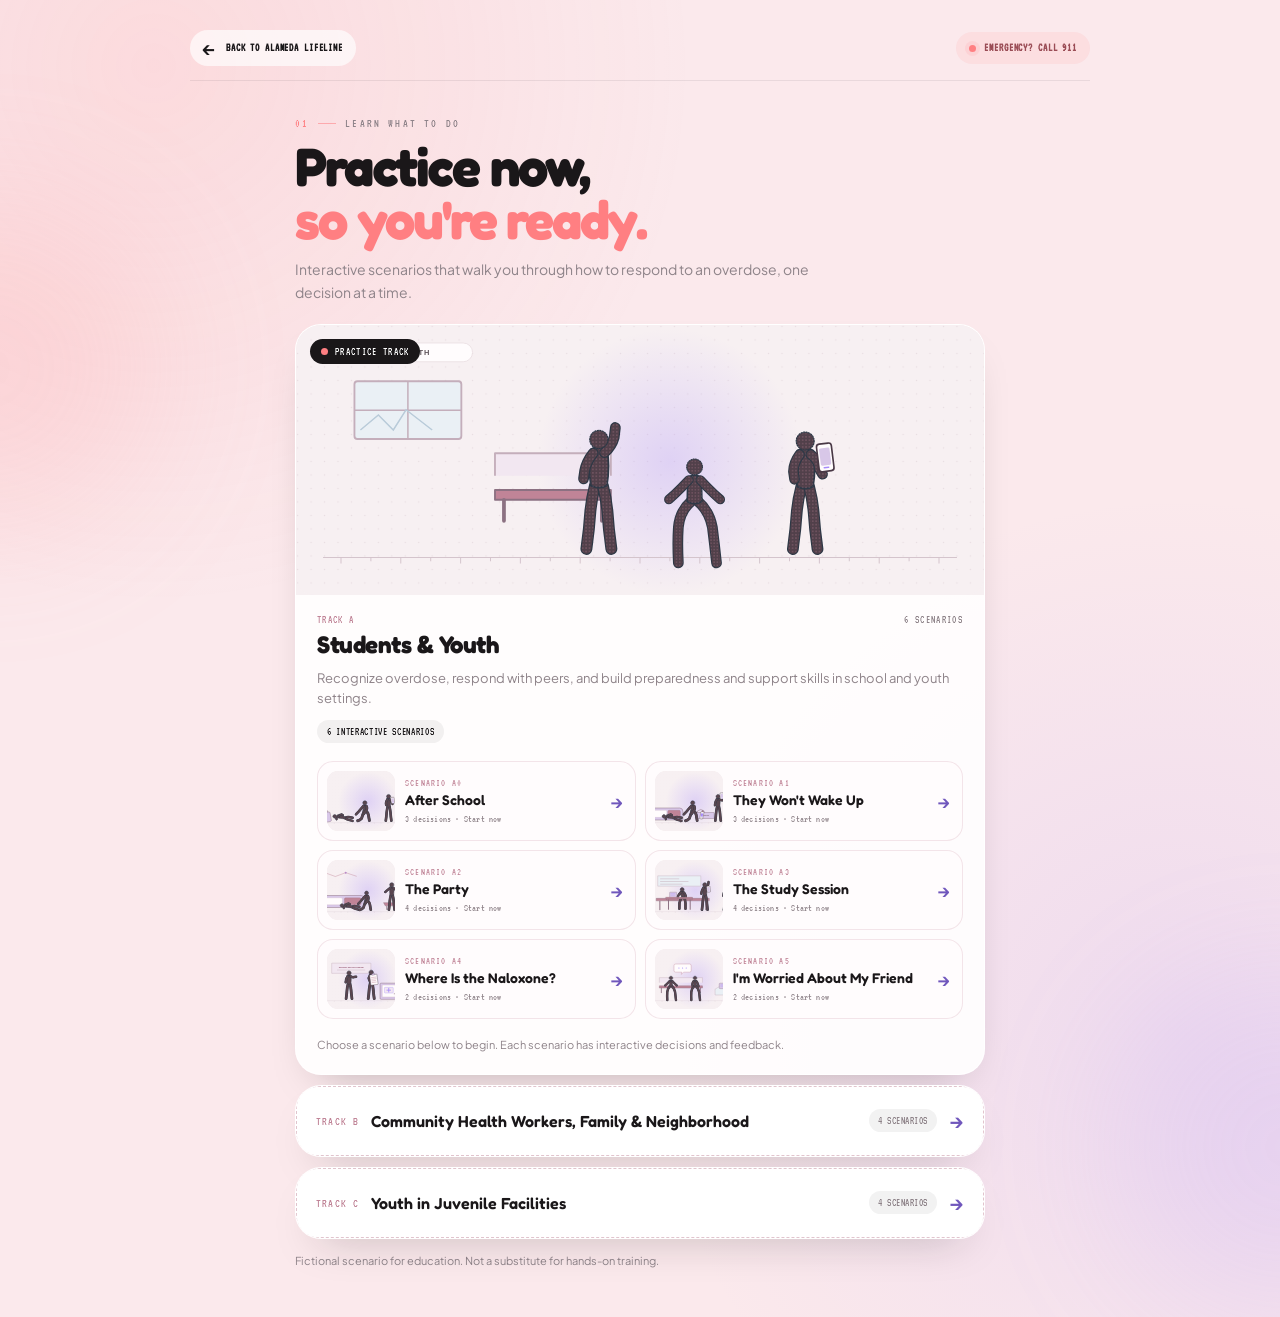
==== scenarios/index.html @ 33d2d63d "Initial Alameda Lifeline website" ====
<!DOCTYPE html>
<html lang="en"><head>
<meta charset="utf-8"/>
<meta content="width=device-width, initial-scale=1.0" name="viewport"/>
<title>Alameda Lifeline | Practice Scenarios</title>


<link href="https://fonts.googleapis.com" rel="preconnect"/><link crossorigin="" href="https://fonts.gstatic.com" rel="preconnect"/><link href="https://fonts.googleapis.com/css2?family=Fredoka:wght@400;600;700&amp;family=Plus+Jakarta+Sans:wght@400;500;600;700;800&amp;family=VT323&amp;display=swap" rel="stylesheet"/>

<!-- Scenario Layout and Interactions -->
<link href="./assets/css/scenarios.css" rel="stylesheet"/></head>
<body><div class="scenario-landing" id="scenario-landing"><div class="landing-orb landing-orb-coral"></div><div class="landing-orb landing-orb-purple"></div><div class="landing-inner"><div class="landing-top"><button class="landing-back" id="scenario-close" type="button"><span aria-hidden="true">←</span> Back to Alameda Lifeline</button><a class="landing-emergency" href="tel:911"><span class="landing-dot"></span> Emergency? Call 911</a></div><section aria-labelledby="scenario-landing-title" class="landing-content"><div class="landing-kicker"><span>01</span><i></i> LEARN WHAT TO DO</div><h1 id="scenario-landing-title">Practice now,<br/><em>so you're ready.</em></h1><p class="landing-lede">Interactive scenarios that walk you through how to respond to an overdose, one decision at a time.</p><article class="launch-card"><div class="launch-art"><svg aria-hidden="true" class="scene-svg" viewbox="0 0 920 360" xmlns="http://www.w3.org/2000/svg"><defs><pattern height="18" id="arch-dots" patternunits="userSpaceOnUse" width="18"><circle cx="2" cy="2" fill="#E8DDE1" r="1"></circle></pattern><pattern height="6" id="figure-dots" patternunits="userSpaceOnUse" width="6"><circle cx="1.5" cy="1.5" fill="#B58D9D" opacity="0.5" r="1.1"></circle></pattern><radialgradient cx="50%" cy="50%" id="amber-glow" r="50%"><stop offset="0%" stop-color="#A78BFA" stop-opacity="0.32"></stop><stop offset="100%" stop-color="#A78BFA" stop-opacity="0"></stop></radialgradient></defs><rect fill="#F7F0F2" height="360" width="920"></rect><rect fill="url(#arch-dots)" height="360" width="920"></rect><line stroke="#D4C4CC" stroke-width="1.5" x1="36" x2="884" y1="322" y2="322"></line><g stroke="#D4C4CC" stroke-width="1"><line x1="60" x2="60" y1="322" y2="328"></line><line x1="100" x2="100" y1="322" y2="328"></line><line x1="140" x2="140" y1="322" y2="328"></line><line x1="180" x2="180" y1="322" y2="328"></line><line x1="220" x2="220" y1="322" y2="328"></line><line x1="260" x2="260" y1="322" y2="328"></line><line x1="300" x2="300" y1="322" y2="328"></line><line x1="340" x2="340" y1="322" y2="328"></line><line x1="380" x2="380" y1="322" y2="328"></line><line x1="420" x2="420" y1="322" y2="328"></line><line x1="460" x2="460" y1="322" y2="328"></line><line x1="500" x2="500" y1="322" y2="328"></line><line x1="540" x2="540" y1="322" y2="328"></line><line x1="580" x2="580" y1="322" y2="328"></line><line x1="620" x2="620" y1="322" y2="328"></line><line x1="660" x2="660" y1="322" y2="328"></line><line x1="700" x2="700" y1="322" y2="328"></line><line x1="740" x2="740" y1="322" y2="328"></line><line x1="780" x2="780" y1="322" y2="328"></line><line x1="820" x2="820" y1="322" y2="328"></line><line x1="860" x2="860" y1="322" y2="328"></line><line x1="900" x2="900" y1="322" y2="328"></line></g><g opacity="0.9"><line stroke="#2D3846" stroke-width="2" x1="76" x2="76" y1="322" y2="170"></line><line stroke="#2D3846" stroke-width="1.5" x1="76" x2="94" y1="226" y2="206"></line><line stroke="#2D3846" stroke-width="1.5" x1="76" x2="58" y1="246" y2="226"></line><circle cx="76" cy="146" fill="url(#figure-dots)" r="38" stroke="#2D3846" stroke-dasharray="2 3" stroke-width="1"></circle></g><g class="scene-anim"><g fill="none" stroke-linecap="round" stroke-linejoin="round">
<path d="M 214 312 L 118 312" stroke="#2D3846" stroke-width="26"></path>
<path d="M 214 312 L 118 312" stroke="#51404A" stroke-width="22"></path>
<path d="M 214 312 L 118 312" stroke="url(#figure-dots)" stroke-width="21"></path>
<path d="M 207 297 Q 212 293 220 295 L 320 295 Q 331 296 331 307 Q 331 319 320 321 L 215 321 Q 203 321 203 309 Q 203 301 207 297 Z" fill="#51404A" stroke="#2D3846" stroke-width="3.2"></path>
<path d="M 207 297 Q 212 293 220 295 L 320 295 Q 331 296 331 307 Q 331 319 320 321 L 215 321 Q 203 321 203 309 Q 203 301 207 297 Z" fill="url(#figure-dots)" stroke="none"></path>
<circle cx="336" cy="307" fill="#51404A" r="15.5" stroke="#2D3846" stroke-dasharray="2 2.5" stroke-width="2.2"></circle>
<circle cx="336" cy="307" fill="url(#figure-dots)" r="13.5" stroke="none"></circle>
</g><text fill="#62575D" font-family="ui-monospace, SFMono-Regular, Menlo, Consolas, monospace" font-size="11" font-weight="400" letter-spacing="0.08em" text-anchor="middle" x="264" y="284">Not responding</text><g fill="none" stroke-linecap="round" stroke-linejoin="round">
<path d="M 388 270 L 388 313 L 440 315" stroke="#2D3846" stroke-width="20"></path>
<path d="M 386 270 L 372 313 L 426 314" stroke="#2D3846" stroke-width="20"></path>
<path d="M 388 270 L 388 313 L 440 315" stroke="#51404A" stroke-width="16"></path>
<path d="M 386 270 L 372 313 L 426 314" stroke="#51404A" stroke-width="16"></path>
<path d="M 388 270 L 388 313 L 440 315" stroke="url(#figure-dots)" stroke-width="15"></path>
<path d="M 386 270 L 372 313 L 426 314" stroke="url(#figure-dots)" stroke-width="15"></path>
<path d="M 355 221 Q 369 214 381 221 L 401 264 Q 405 271 396 276 L 380 280 Q 373 275 370 267 L 354 235 Q 350 227 355 221 Z" fill="#51404A" stroke="#2D3846" stroke-width="3.2"></path>
<path d="M 355 221 Q 369 214 381 221 L 401 264 Q 405 271 396 276 L 380 280 Q 373 275 370 267 L 354 235 Q 350 227 355 221 Z" fill="url(#figure-dots)" stroke="none"></path>
<circle cx="368" cy="198" fill="#51404A" r="15.5" stroke="#2D3846" stroke-dasharray="2 2.5" stroke-width="2.2"></circle>
<circle cx="368" cy="198" fill="url(#figure-dots)" r="13.5" stroke="none"></circle>
<path d="M 368 232 L 346 262 L 322 296" stroke="#2D3846" stroke-width="17"></path>
<path d="M 372 232 L 410 250 L 416 222" stroke="#2D3846" stroke-width="17"></path>
<path d="M 368 232 L 346 262 L 322 296" stroke="#51404A" stroke-width="13"></path>
<path d="M 372 232 L 410 250 L 416 222" stroke="#51404A" stroke-width="13"></path>
<path d="M 368 232 L 346 262 L 322 296" stroke="url(#figure-dots)" stroke-width="12"></path>
<path d="M 372 232 L 410 250 L 416 222" stroke="url(#figure-dots)" stroke-width="12"></path>
</g><circle cx="418" cy="209" fill="url(#amber-glow)" r="44"></circle><rect fill="#F7F0F2" height="30" rx="4" stroke="#A78BFA" stroke-width="1.8" width="17" x="408" y="194"></rect><rect fill="#A78BFA" height="20" rx="2" width="11" x="411" y="198"></rect><g fill="none" stroke="#A78BFA" stroke-linecap="round" stroke-width="1.6"><path d="M 431 203 A 8 8 0 0 1 431 215"></path><path d="M 437 198 A 14 14 0 0 1 437 220" opacity="0.6"></path></g><text fill="#A78BFA" font-family="ui-monospace, SFMono-Regular, Menlo, Consolas, monospace" font-size="15" font-weight="700" letter-spacing="0.08em" text-anchor="start" x="450" y="214">911</text><g fill="none" stroke-linecap="round" stroke-linejoin="round">
<path d="M 658 258 L 659 316" stroke="#2D3846" stroke-width="18"></path>
<path d="M 644 258 L 643 316" stroke="#2D3846" stroke-width="18"></path>
<path d="M 658 258 L 659 316" stroke="#51404A" stroke-width="14"></path>
<path d="M 644 258 L 643 316" stroke="#51404A" stroke-width="14"></path>
<path d="M 658 258 L 659 316" stroke="url(#figure-dots)" stroke-width="13"></path>
<path d="M 644 258 L 643 316" stroke="url(#figure-dots)" stroke-width="13"></path>
<path d="M 633 181 Q 650 173 667 181 L 669 253 Q 650 263 631 253 Z" fill="#51404A" stroke="#2D3846" stroke-width="3.2"></path>
<path d="M 633 181 Q 650 173 667 181 L 669 253 Q 650 263 631 253 Z" fill="url(#figure-dots)" stroke="none"></path>
<circle cx="650" cy="164" fill="#51404A" r="15.5" stroke="#2D3846" stroke-dasharray="2 2.5" stroke-width="2.2"></circle>
<circle cx="650" cy="164" fill="url(#figure-dots)" r="13.5" stroke="none"></circle>
<path d="M 656 198 L 660 238" stroke="#2D3846" stroke-width="17"></path>
<path d="M 644 198 L 624 226 L 606 224" stroke="#2D3846" stroke-width="17"></path>
<path d="M 656 198 L 660 238" stroke="#51404A" stroke-width="13"></path>
<path d="M 644 198 L 624 226 L 606 224" stroke="#51404A" stroke-width="13"></path>
<path d="M 656 198 L 660 238" stroke="url(#figure-dots)" stroke-width="12"></path>
<path d="M 644 198 L 624 226 L 606 224" stroke="url(#figure-dots)" stroke-width="12"></path>
</g><circle cx="606" cy="222" fill="url(#amber-glow)" r="36"></circle><g transform="translate(606 192) rotate(0) scale(0.36)"><g transform="translate(0 0)"><rect fill="#F59E0B" height="24" rx="2" stroke="#F7F0F2" stroke-width="1.2" width="18" x="-9" y="110"></rect><rect fill="#FBBF24" height="20" opacity="0.6" width="4" x="-5" y="112"></rect><rect fill="#F59E0B" height="7" rx="3" stroke="#F7F0F2" stroke-width="1.2" width="26" x="-13" y="131"></rect></g><rect fill="#E2E8F0" height="54" rx="3" stroke="#F7F0F2" stroke-width="1.4" width="34" x="-17" y="59"></rect><rect fill="#CBD5E1" height="52" width="9" x="7" y="60"></rect><rect fill="#F59E0B" height="24" width="33" x="-16.5" y="77"></rect><rect fill="#D97706" height="4" width="33" x="-16.5" y="77"></rect><path d="M -6 5 C -4 0, 4 0, 6 5 C 7 22, 11 36, 17 44 L 41 44 C 45 44, 47 47, 46 51 C 44 57, 36 57, 29 54 C 22 52, 19 55, 18 60 L -18 60 C -19 55, -22 52, -29 54 C -36 57, -44 57, -46 51 C -47 47, -45 44, -41 44 L -17 44 C -11 36, -7 22, -6 5 Z" fill="#F8FAFC" stroke="#F7F0F2" stroke-linejoin="round" stroke-width="1.4"></path><path d="M 4 6 C 5 22, 8 35, 13 44" fill="none" stroke="#62575D" stroke-linecap="round" stroke-width="1.2"></path><ellipse cx="0" cy="3" fill="#F7F0F2" rx="2.8" ry="1.3"></ellipse></g><text fill="#A78BFA" font-family="ui-monospace, SFMono-Regular, Menlo, Consolas, monospace" font-size="11" font-weight="700" letter-spacing="0.08em" text-anchor="middle" x="606" y="178">NALOXONE</text></g></svg><span class="launch-badge"><i></i> PRACTICE SCENARIO</span></div><div class="launch-copy"><div class="launch-meta"><span>SCENARIO 01</span><span>◷  3 DECISIONS</span></div><h2>They Won't Wake Up</h2><div class="launch-steps"><span>1 · Notice</span><span>2 · Respond</span><span>3 · Stay</span></div><div class="launch-bottom"><p>Early demo · content under<br/>clinical review</p><button id="scenario-start" type="button">Start scenario <span aria-hidden="true">→</span></button></div></div></article><p class="landing-disclaimer">Fictional scenario for education. Not a substitute for hands-on training.</p></section></div></div><button class="scenario-exit" hidden="" id="scenario-exit" type="button"><span aria-hidden="true">←</span> Back to Scenarios</button>
<div id="root"><main class="page"><header><div class="header-top"><p class="label">Practice scenario</p><a class="emergency-pill" href="tel:911"><span class="dot"></span>Emergency? Call 911</a></div><h1>They Won't Wake Up</h1><p class="lede">Practice recognizing a possible opioid overdose, giving naloxone, and getting help. This is a fictional scenario for education.</p></header><nav aria-label="Scenario steps" class="steps"><button aria-current="step" class="active"><span class="step-num">1</span><span>Notice</span></button><button class=""><span class="step-num">2</span><span>Respond</span></button><button class=""><span class="step-num">3</span><span>Stay</span></button></nav><section aria-label="Step 1: Notice" class="card"><div class="scene-image"><svg aria-hidden="true" class="scene-svg" viewbox="0 0 920 360" xmlns="http://www.w3.org/2000/svg"><defs><pattern height="18" id="arch-dots" patternunits="userSpaceOnUse" width="18"><circle cx="2" cy="2" fill="#E8DDE1" r="1"></circle></pattern><pattern height="6" id="figure-dots" patternunits="userSpaceOnUse" width="6"><circle cx="1.5" cy="1.5" fill="#B58D9D" opacity="0.5" r="1.1"></circle></pattern><radialgradient cx="50%" cy="50%" id="amber-glow" r="50%"><stop offset="0%" stop-color="#F59E0B" stop-opacity="0.32"></stop><stop offset="100%" stop-color="#F59E0B" stop-opacity="0"></stop></radialgradient></defs><rect fill="#F7F0F2" height="360" width="920"></rect><rect fill="url(#arch-dots)" height="360" width="920"></rect><line stroke="#D4C4CC" stroke-width="1.5" x1="36" x2="884" y1="322" y2="322"></line><g stroke="#D4C4CC" stroke-width="1"><line x1="60" x2="60" y1="322" y2="328"></line><line x1="100" x2="100" y1="322" y2="328"></line><line x1="140" x2="140" y1="322" y2="328"></line><line x1="180" x2="180" y1="322" y2="328"></line><line x1="220" x2="220" y1="322" y2="328"></line><line x1="260" x2="260" y1="322" y2="328"></line><line x1="300" x2="300" y1="322" y2="328"></line><line x1="340" x2="340" y1="322" y2="328"></line><line x1="380" x2="380" y1="322" y2="328"></line><line x1="420" x2="420" y1="322" y2="328"></line><line x1="460" x2="460" y1="322" y2="328"></line><line x1="500" x2="500" y1="322" y2="328"></line><line x1="540" x2="540" y1="322" y2="328"></line><line x1="580" x2="580" y1="322" y2="328"></line><line x1="620" x2="620" y1="322" y2="328"></line><line x1="660" x2="660" y1="322" y2="328"></line><line x1="700" x2="700" y1="322" y2="328"></line><line x1="740" x2="740" y1="322" y2="328"></line><line x1="780" x2="780" y1="322" y2="328"></line><line x1="820" x2="820" y1="322" y2="328"></line><line x1="860" x2="860" y1="322" y2="328"></line><line x1="900" x2="900" y1="322" y2="328"></line></g><g opacity="0.9"><line stroke="#2D3846" stroke-width="2" x1="76" x2="76" y1="322" y2="170"></line><line stroke="#2D3846" stroke-width="1.5" x1="76" x2="94" y1="226" y2="206"></line><line stroke="#2D3846" stroke-width="1.5" x1="76" x2="58" y1="246" y2="226"></line><circle cx="76" cy="146" fill="url(#figure-dots)" r="38" stroke="#2D3846" stroke-dasharray="2 3" stroke-width="1"></circle></g><g class="scene-anim"><g fill="none" stroke-linecap="round" stroke-linejoin="round">
<path d="M 214 312 L 118 312" stroke="#2D3846" stroke-width="26"></path>
<path d="M 214 312 L 118 312" stroke="#51404A" stroke-width="22"></path>
<path d="M 214 312 L 118 312" stroke="url(#figure-dots)" stroke-width="21"></path>
<path d="M 207 297 Q 212 293 220 295 L 320 295 Q 331 296 331 307 Q 331 319 320 321 L 215 321 Q 203 321 203 309 Q 203 301 207 297 Z" fill="#51404A" stroke="#2D3846" stroke-width="3.2"></path>
<path d="M 207 297 Q 212 293 220 295 L 320 295 Q 331 296 331 307 Q 331 319 320 321 L 215 321 Q 203 321 203 309 Q 203 301 207 297 Z" fill="url(#figure-dots)" stroke="none"></path>
<circle cx="336" cy="307" fill="#51404A" r="15.5" stroke="#2D3846" stroke-dasharray="2 2.5" stroke-width="2.2"></circle>
<circle cx="336" cy="307" fill="url(#figure-dots)" r="13.5" stroke="none"></circle>
</g><text fill="#62575D" font-family="ui-monospace, SFMono-Regular, Menlo, Consolas, monospace" font-size="11" font-weight="400" letter-spacing="0.08em" text-anchor="middle" x="264" y="284">Not responding</text><g fill="none" stroke-linecap="round" stroke-linejoin="round">
<path d="M 388 270 L 388 313 L 440 315" stroke="#2D3846" stroke-width="20"></path>
<path d="M 386 270 L 372 313 L 426 314" stroke="#2D3846" stroke-width="20"></path>
<path d="M 388 270 L 388 313 L 440 315" stroke="#51404A" stroke-width="16"></path>
<path d="M 386 270 L 372 313 L 426 314" stroke="#51404A" stroke-width="16"></path>
<path d="M 388 270 L 388 313 L 440 315" stroke="url(#figure-dots)" stroke-width="15"></path>
<path d="M 386 270 L 372 313 L 426 314" stroke="url(#figure-dots)" stroke-width="15"></path>
<path d="M 355 221 Q 369 214 381 221 L 401 264 Q 405 271 396 276 L 380 280 Q 373 275 370 267 L 354 235 Q 350 227 355 221 Z" fill="#51404A" stroke="#2D3846" stroke-width="3.2"></path>
<path d="M 355 221 Q 369 214 381 221 L 401 264 Q 405 271 396 276 L 380 280 Q 373 275 370 267 L 354 235 Q 350 227 355 221 Z" fill="url(#figure-dots)" stroke="none"></path>
<circle cx="368" cy="198" fill="#51404A" r="15.5" stroke="#2D3846" stroke-dasharray="2 2.5" stroke-width="2.2"></circle>
<circle cx="368" cy="198" fill="url(#figure-dots)" r="13.5" stroke="none"></circle>
<path d="M 368 232 L 346 262 L 322 296" stroke="#2D3846" stroke-width="17"></path>
<path d="M 372 232 L 410 250 L 416 222" stroke="#2D3846" stroke-width="17"></path>
<path d="M 368 232 L 346 262 L 322 296" stroke="#51404A" stroke-width="13"></path>
<path d="M 372 232 L 410 250 L 416 222" stroke="#51404A" stroke-width="13"></path>
<path d="M 368 232 L 346 262 L 322 296" stroke="url(#figure-dots)" stroke-width="12"></path>
<path d="M 372 232 L 410 250 L 416 222" stroke="url(#figure-dots)" stroke-width="12"></path>
</g><circle cx="418" cy="209" fill="url(#amber-glow)" r="44"></circle><rect fill="#F7F0F2" height="30" rx="4" stroke="#F59E0B" stroke-width="1.8" width="17" x="408" y="194"></rect><rect fill="#F59E0B" height="20" rx="2" width="11" x="411" y="198"></rect><g fill="none" stroke="#F59E0B" stroke-linecap="round" stroke-width="1.6"><path d="M 431 203 A 8 8 0 0 1 431 215"></path><path d="M 437 198 A 14 14 0 0 1 437 220" opacity="0.6"></path></g><text fill="#F59E0B" font-family="ui-monospace, SFMono-Regular, Menlo, Consolas, monospace" font-size="15" font-weight="700" letter-spacing="0.08em" text-anchor="start" x="450" y="214">911</text><g fill="none" stroke-linecap="round" stroke-linejoin="round">
<path d="M 658 258 L 659 316" stroke="#2D3846" stroke-width="18"></path>
<path d="M 644 258 L 643 316" stroke="#2D3846" stroke-width="18"></path>
<path d="M 658 258 L 659 316" stroke="#51404A" stroke-width="14"></path>
<path d="M 644 258 L 643 316" stroke="#51404A" stroke-width="14"></path>
<path d="M 658 258 L 659 316" stroke="url(#figure-dots)" stroke-width="13"></path>
<path d="M 644 258 L 643 316" stroke="url(#figure-dots)" stroke-width="13"></path>
<path d="M 633 181 Q 650 173 667 181 L 669 253 Q 650 263 631 253 Z" fill="#51404A" stroke="#2D3846" stroke-width="3.2"></path>
<path d="M 633 181 Q 650 173 667 181 L 669 253 Q 650 263 631 253 Z" fill="url(#figure-dots)" stroke="none"></path>
<circle cx="650" cy="164" fill="#51404A" r="15.5" stroke="#2D3846" stroke-dasharray="2 2.5" stroke-width="2.2"></circle>
<circle cx="650" cy="164" fill="url(#figure-dots)" r="13.5" stroke="none"></circle>
<path d="M 656 198 L 660 238" stroke="#2D3846" stroke-width="17"></path>
<path d="M 644 198 L 624 226 L 606 224" stroke="#2D3846" stroke-width="17"></path>
<path d="M 656 198 L 660 238" stroke="#51404A" stroke-width="13"></path>
<path d="M 644 198 L 624 226 L 606 224" stroke="#51404A" stroke-width="13"></path>
<path d="M 656 198 L 660 238" stroke="url(#figure-dots)" stroke-width="12"></path>
<path d="M 644 198 L 624 226 L 606 224" stroke="url(#figure-dots)" stroke-width="12"></path>
</g><circle cx="606" cy="222" fill="url(#amber-glow)" r="36"></circle><g transform="translate(606 192) rotate(0) scale(0.36)"><g transform="translate(0 0)"><rect fill="#F59E0B" height="24" rx="2" stroke="#F7F0F2" stroke-width="1.2" width="18" x="-9" y="110"></rect><rect fill="#FBBF24" height="20" opacity="0.6" width="4" x="-5" y="112"></rect><rect fill="#F59E0B" height="7" rx="3" stroke="#F7F0F2" stroke-width="1.2" width="26" x="-13" y="131"></rect></g><rect fill="#E2E8F0" height="54" rx="3" stroke="#F7F0F2" stroke-width="1.4" width="34" x="-17" y="59"></rect><rect fill="#CBD5E1" height="52" width="9" x="7" y="60"></rect><rect fill="#F59E0B" height="24" width="33" x="-16.5" y="77"></rect><rect fill="#D97706" height="4" width="33" x="-16.5" y="77"></rect><path d="M -6 5 C -4 0, 4 0, 6 5 C 7 22, 11 36, 17 44 L 41 44 C 45 44, 47 47, 46 51 C 44 57, 36 57, 29 54 C 22 52, 19 55, 18 60 L -18 60 C -19 55, -22 52, -29 54 C -36 57, -44 57, -46 51 C -47 47, -45 44, -41 44 L -17 44 C -11 36, -7 22, -6 5 Z" fill="#F8FAFC" stroke="#F7F0F2" stroke-linejoin="round" stroke-width="1.4"></path><path d="M 4 6 C 5 22, 8 35, 13 44" fill="none" stroke="#62575D" stroke-linecap="round" stroke-width="1.2"></path><ellipse cx="0" cy="3" fill="#F7F0F2" rx="2.8" ry="1.3"></ellipse></g><text fill="#F59E0B" font-family="ui-monospace, SFMono-Regular, Menlo, Consolas, monospace" font-size="11" font-weight="700" letter-spacing="0.08em" text-anchor="middle" x="606" y="178">NALOXONE</text></g></svg></div><p class="sr-only">A friend lies unresponsive on the ground. One student kneels beside them with a hand on their shoulder and calls 911 on a phone. Another student stands nearby holding a naloxone nasal spray.</p><div class="card-content"><div class="phase-tag">Step 1 of 3</div><h2>They won't wake up.</h2><p class="scene">After school, your friend is slumped near the courtyard. You shout their name and shake their shoulder, but they don't respond. Their breathing is slow and unusual. Nobody knows what happened.</p><fieldset><legend>What should you do first?</legend><button aria-pressed="false" class="answer"><span class="answer-letter">A</span><span>Assume they're sleeping and give them a few minutes.</span></button><button aria-pressed="false" class="answer"><span class="answer-letter">B</span><span>Treat it as an emergency: call 911 and ask whether anyone nearby has naloxone.</span></button><button aria-pressed="false" class="answer"><span class="answer-letter">C</span><span>Give them water and try to sit them up.</span></button></fieldset></div></section><footer><p>Fictional scenario for education. Not a substitute for hands-on training. Draft: needs review by a clinician or overdose-response trainer before public use.</p><details><summary>Sources and how they were used</summary><ul class="sources"><li><a href="https://www.cdc.gov/stop-overdose/response/index.html" rel="noreferrer" target="_blank">CDC: What to Do If You Think Someone Is Overdosing</a><span> — The overall sequence: naloxone and 911, keep them awake and breathing, lay them on their side, stay until help arrives.</span></li><li><a href="https://www.cdc.gov/stop-overdose/naloxone-faq/" rel="noreferrer" target="_blank">CDC: Naloxone FAQ</a><span> — Naloxone works within 2–3 minutes; wait 2–3 minutes before a second dose.</span></li><li><a href="https://dailymed.nlm.nih.gov/dailymed/fda/fdaDrugXsl.cfm?setid=784a0e98-c2d6-f845-e053-2991aa0ac4b4" rel="noreferrer" target="_blank">FDA label and Instructions for Use: NARCAN Nasal Spray (DailyMed)</a><span> — Device steps: lay on back, tilt head, nozzle in one nostril, press firmly, no priming or testing; recovery position; second dose from a new device in the other nostril.</span></li><li><a href="https://www.cdc.gov/niosh/substance-use/fentanyl-emergency-responders/operating-procedures.html" rel="noreferrer" target="_blank">CDC/NIOSH: Naloxone use in a suspected overdose</a><span> — Naloxone effects are temporary; rescue breathing or CPR if trained.</span></li><li><a href="https://www.health.ny.gov/publications/12028a.pdf" rel="noreferrer" target="_blank">NYS Department of Health: How to Inject Naloxone</a><span> — Checking for a response (shout, shake) and signs such as gurgling sounds and blue or gray lips.</span></li><li><a href="https://health.alamedacountyca.gov/opioid-treatment-and-support/" rel="noreferrer" target="_blank">Alameda County Health: Opioid Treatment and Support</a><span> — Naloxone is free and over the counter; stand boxes; training for the public and youth.</span></li><li><a href="https://health.alamedacountyca.gov/division/first-step/" rel="noreferrer" target="_blank">Alameda County Health: First Step</a><span> — Phone number, hours, and that it is not a crisis line.</span></li><li><a href="https://leginfo.legislature.ca.gov/faces/codes_displaySection.xhtml?lawCode=HSC&amp;sectionNum=11376.5." rel="noreferrer" target="_blank">California Health &amp; Safety Code §11376.5</a><span> — 911 Good Samaritan protection for personal-use possession and being under the influence.</span></li></ul></details></footer></main></div>
<main aria-labelledby="results-title" hidden="" id="results-panel"><section class="results-card"><div aria-hidden="true" class="results-icon">✓</div><p class="results-eyebrow">Scenario complete</p><h2 id="results-title">You know the steps.</h2><p class="results-intro">A quick review of the three decisions in this scenario.</p><div class="results-review"><div class="results-row"><span class="results-row-number">01</span><span class="results-row-title">Notice</span><span class="results-row-copy">Call 911 and get naloxone</span></div><div class="results-row"><span class="results-row-number">02</span><span class="results-row-title">Respond</span><span class="results-row-copy">Back, head tilted, one nostril, press</span></div><div class="results-row"><span class="results-row-number">03</span><span class="results-row-title">Stay</span><span class="results-row-copy">Side position; second dose if needed</span></div></div><div class="results-actions"><button id="results-restart" type="button">Start over</button><button id="results-all" type="button">All Scenarios</button></div></section><p id="results-footnote">Fictional scenario for education. Not a substitute for hands-on training.</p></main><!-- Scenario content and illustrations are data files; the controller wires up the interaction. -->
<script src="./assets/js/scenario-data.js"></script><script src="./assets/js/illustrations.js"></script><script src="./assets/js/exit-handler.js"></script><script src="./assets/js/scenario-controller.js"></script><!-- React entry point for the standalone scenario practice page. -->
<script src="./assets/js/app/ScenarioApp.js" type="module"></script></body></html>
---- scenarios/assets/css/scenarios.css ----
/* Original scenario stylesheet 1 */
/* Scenario Practice Page */
@layer properties{@supports (((-webkit-hyphens:none)) and (not (margin-trim:inline))) or ((-moz-orient:inline) and (not (color:rgb(from red r g b)))){*,:before,:after,::backdrop{--tw-rotate-x:initial;--tw-rotate-y:initial;--tw-rotate-z:initial;--tw-skew-x:initial;--tw-skew-y:initial;--tw-outline-style:solid;--tw-blur:initial;--tw-brightness:initial;--tw-contrast:initial;--tw-grayscale:initial;--tw-hue-rotate:initial;--tw-invert:initial;--tw-opacity:initial;--tw-saturate:initial;--tw-sepia:initial;--tw-drop-shadow:initial;--tw-drop-shadow-color:initial;--tw-drop-shadow-alpha:100%;--tw-drop-shadow-size:initial}}}@layer theme{:root,:host{--font-sans:ui-sans-serif,system-ui,sans-serif,"Apple Color Emoji","Segoe UI Emoji","Segoe UI Symbol","Noto Color Emoji";--font-mono:ui-monospace,SFMono-Regular,Menlo,Monaco,Consolas,"Liberation Mono","Courier New",monospace;--default-font-family:var(--font-sans);--default-mono-font-family:var(--font-mono)}}@layer base{*,:after,:before,::backdrop{box-sizing:border-box;border:0 solid;margin:0;padding:0}::file-selector-button{box-sizing:border-box;border:0 solid;margin:0;padding:0}html,:host{-webkit-text-size-adjust:100%;tab-size:4;line-height:1.5;font-family:var(--default-font-family,ui-sans-serif,system-ui,sans-serif,"Apple Color Emoji","Segoe UI Emoji","Segoe UI Symbol","Noto Color Emoji");font-feature-settings:var(--default-font-feature-settings,normal);font-variation-settings:var(--default-font-variation-settings,normal);-webkit-tap-highlight-color:transparent}hr{height:0;color:inherit;border-top-width:1px}abbr:where([title]){-webkit-text-decoration:underline dotted;text-decoration:underline dotted}h1,h2,h3,h4,h5,h6{font-size:inherit;font-weight:inherit}a{color:inherit;-webkit-text-decoration:inherit;text-decoration:inherit}b,strong{font-weight:bolder}code,kbd,samp,pre{font-family:var(--default-mono-font-family,ui-monospace,SFMono-Regular,Menlo,Monaco,Consolas,"Liberation Mono","Courier New",monospace);font-feature-settings:var(--default-mono-font-feature-settings,normal);font-variation-settings:var(--default-mono-font-variation-settings,normal);font-size:1em}small{font-size:80%}sub,sup{vertical-align:baseline;font-size:75%;line-height:0;position:relative}sub{bottom:-.25em}sup{top:-.5em}table{text-indent:0;border-color:inherit;border-collapse:collapse}:-moz-focusring{outline:auto}progress{vertical-align:baseline}summary{display:list-item}ol,ul,menu{list-style:none}img,svg,video,canvas,audio,iframe,embed,object{vertical-align:middle;display:block}img,video{max-width:100%;height:auto}button,input,select,optgroup,textarea{font:inherit;font-feature-settings:inherit;font-variation-settings:inherit;letter-spacing:inherit;color:inherit;opacity:1;background-color:#0000;border-radius:0}::file-selector-button{font:inherit;font-feature-settings:inherit;font-variation-settings:inherit;letter-spacing:inherit;color:inherit;opacity:1;background-color:#0000;border-radius:0}:where(select:is([multiple],[size])) optgroup{font-weight:bolder}:where(select:is([multiple],[size])) optgroup option{padding-inline-start:20px}::file-selector-button{margin-inline-end:4px}::placeholder{opacity:1}@supports (not ((-webkit-appearance:-apple-pay-button))) or (contain-intrinsic-size:1px){::placeholder{color:currentColor}@supports (color:color-mix(in lab,red,red)){::placeholder{color:color-mix(in oklab,currentcolor 50%,transparent)}}}textarea{resize:vertical}::-webkit-search-decoration{-webkit-appearance:none}::-webkit-date-and-time-value{min-height:1lh;text-align:inherit}::-webkit-datetime-edit{display:inline-flex}::-webkit-datetime-edit-fields-wrapper{padding:0}::-webkit-datetime-edit{padding-block:0}::-webkit-datetime-edit-year-field{padding-block:0}::-webkit-datetime-edit-month-field{padding-block:0}::-webkit-datetime-edit-day-field{padding-block:0}::-webkit-datetime-edit-hour-field{padding-block:0}::-webkit-datetime-edit-minute-field{padding-block:0}::-webkit-datetime-edit-second-field{padding-block:0}::-webkit-datetime-edit-millisecond-field{padding-block:0}::-webkit-datetime-edit-meridiem-field{padding-block:0}::-webkit-calendar-picker-indicator{line-height:1}:-moz-ui-invalid{box-shadow:none}button,input:where([type=button],[type=reset],[type=submit]){appearance:button}::file-selector-button{appearance:button}::-webkit-inner-spin-button{height:auto}::-webkit-outer-spin-button{height:auto}[hidden]:where(:not([hidden=until-found])){display:none!important}}@layer components;@layer utilities{.visible{visibility:visible}.sr-only{clip-path:inset(50%);white-space:nowrap;border-width:0;width:1px;height:1px;margin:-1px;padding:0;position:absolute;overflow:hidden}.flex{display:flex}.grid{display:grid}.hidden{display:none}.table{display:table}.transform{transform:var(--tw-rotate-x,)var(--tw-rotate-y,)var(--tw-rotate-z,)var(--tw-skew-x,)var(--tw-skew-y,)}.resize{resize:both}.outline{outline-style:var(--tw-outline-style);outline-width:1px}.blur{--tw-blur:blur(8px);filter:var(--tw-blur,)var(--tw-brightness,)var(--tw-contrast,)var(--tw-grayscale,)var(--tw-hue-rotate,)var(--tw-invert,)var(--tw-saturate,)var(--tw-sepia,)var(--tw-drop-shadow,)}}*{box-sizing:border-box}body{color:#e2e8f0;-webkit-font-smoothing:antialiased;background:#0f1318;margin:0;font-family:ui-sans-serif,system-ui,-apple-system,BlinkMacSystemFont,Segoe UI,Roboto,sans-serif;line-height:1.5}button{cursor:pointer;font:inherit}.page{width:min(880px,100%);margin:0 auto;padding:32px 20px 72px}.header-top{flex-wrap:wrap;justify-content:space-between;align-items:center;gap:10px;margin-bottom:8px;display:flex}.label{color:#f59e0b;letter-spacing:.14em;text-transform:uppercase;margin:0;font-family:ui-monospace,SFMono-Regular,Menlo,Monaco,Consolas,monospace;font-size:11px;font-weight:600}.emergency-pill{color:#fbbf24;letter-spacing:.08em;background:#f59e0b14;border:1px solid #f59e0b66;border-radius:9999px;align-items:center;gap:6px;padding:4px 12px;font-family:ui-monospace,SFMono-Regular,Menlo,Monaco,Consolas,monospace;font-size:11px;font-weight:600;text-decoration:none;transition:all .15s;display:inline-flex}.emergency-pill:hover{background:#f59e0b2e;border-color:#f59e0b}.emergency-pill span.dot{background:#f59e0b;border-radius:50%;width:6px;height:6px;box-shadow:0 0 8px #f59e0b}h1{letter-spacing:-.03em;color:#f8fafc;margin:0;font-size:34px;font-weight:700}.lede{color:#94a3b8;max-width:680px;margin:10px 0 0;font-size:15px;line-height:1.6}.steps{flex-wrap:wrap;gap:8px;margin:28px 0 16px;display:flex}.steps button{color:#94a3b8;letter-spacing:.04em;background:#141a22;border:1px solid #1e293b;border-radius:8px;align-items:center;gap:8px;padding:8px 16px;font-family:ui-monospace,SFMono-Regular,Menlo,Monaco,Consolas,monospace;font-size:12px;transition:all .16s;display:inline-flex}.steps button:hover{color:#e2e8f0;border-color:#334155}.steps button.active{color:#f8fafc;background:#1e2530;border-color:#f59e0b;box-shadow:0 0 0 1px #f59e0b40}.steps button.active span.step-num{color:#0f1318;background:#f59e0b}span.step-num{color:#94a3b8;background:#1e293b;border-radius:50%;justify-content:center;align-items:center;width:18px;height:18px;font-size:10px;font-weight:700;display:inline-flex}.card{background:#12171f;border:1px solid #1e293b;border-radius:14px;overflow:hidden;box-shadow:0 12px 36px #00000073}.scene-image{background:#14181e;border-bottom:1px solid #1e293b;width:100%;position:relative}.scene-svg{width:100%;height:auto;display:block}.scene-anim{animation:.24s cubic-bezier(.16,1,.3,1) both scene-fade-in}@keyframes scene-fade-in{0%{opacity:0;transform:translateY(4px)}to{opacity:1;transform:translateY(0)}}.card-content{padding:24px 28px 28px}.phase-tag{color:#64748b;letter-spacing:.12em;text-transform:uppercase;margin-bottom:6px;font-family:ui-monospace,SFMono-Regular,Menlo,Monaco,Consolas,monospace;font-size:11px}h2{color:#f8fafc;letter-spacing:-.015em;margin:0;font-size:24px;font-weight:700}.scene{color:#94a3b8;margin:10px 0 24px;font-size:15px;line-height:1.6}fieldset{border:0;margin:0;padding:0}legend{color:#e2e8f0;padding:0 0 14px;font-size:15px;font-weight:600}.answer{color:#cbd5e1;text-align:left;background:#161c24;border:1px solid #1e293b;border-radius:10px;align-items:flex-start;gap:12px;width:100%;margin-bottom:10px;padding:14px 16px;font-size:14px;line-height:1.5;transition:all .14s;display:flex}.answer:hover{color:#f1f5f9;background:#1b232e;border-color:#334155}.answer-letter{color:#94a3b8;background:#202936;border:1px solid #2e3b4b;border-radius:6px;flex-shrink:0;justify-content:center;align-items:center;width:22px;height:22px;margin-top:1px;font-family:ui-monospace,SFMono-Regular,Menlo,Monaco,Consolas,monospace;font-size:11px;font-weight:700;display:inline-flex}.answer.correct{color:#f1f5f9;background:#10b98114;border-color:#10b981}.answer.correct .answer-letter{color:#042f1f;background:#10b981;border-color:#10b981}.answer.incorrect{color:#f1f5f9;background:#f43f5e14;border-color:#f43f5e}.answer.incorrect .answer-letter{color:#fff;background:#f43f5e;border-color:#f43f5e}.feedback{background:#161d26;border:1px solid #334155;border-left:4px solid #f43f5e;border-radius:10px;margin-top:20px;padding:16px 18px;animation:.2s scene-fade-in}.feedback.correct{background:#10b9810a;border-left-color:#10b981}.feedback-status{letter-spacing:.1em;text-transform:uppercase;color:#f43f5e;margin:0 0 6px;font-family:ui-monospace,SFMono-Regular,Menlo,Monaco,Consolas,monospace;font-size:12px;font-weight:700}.feedback.correct .feedback-status{color:#10b981}.feedback-text{color:#cbd5e1;margin:0 0 10px;font-size:14px;line-height:1.6}.resource-callout{border-top:1px solid #232c37;align-items:flex-start;gap:10px;margin-top:12px;padding-top:12px;display:flex}.resource-badge{letter-spacing:.08em;color:#f59e0b;text-transform:uppercase;background:#f59e0b1a;border:1px solid #f59e0b59;border-radius:4px;flex-shrink:0;padding:2px 7px;font-family:ui-monospace,SFMono-Regular,Menlo,Monaco,Consolas,monospace;font-size:10px;font-weight:700}.resource-detail{color:#94a3b8;font-size:13px;line-height:1.5}.resource-detail a{color:#f59e0b;text-underline-offset:3px;text-decoration:underline}.next-action-bar{justify-content:flex-end;margin-top:22px;display:flex}.next{color:#0f1318;letter-spacing:.01em;background:#f59e0b;border:0;border-radius:8px;align-items:center;gap:6px;padding:12px 22px;font-size:14px;font-weight:700;transition:all .14s;display:inline-flex}.next:hover{background:#fbbf24;box-shadow:0 4px 14px #f59e0b4d}footer{color:#64748b;border-top:1px solid #1a222d;margin-top:36px;padding-top:20px;font-family:ui-monospace,SFMono-Regular,Menlo,Monaco,Consolas,monospace;font-size:12px;line-height:1.6}footer a{color:#94a3b8;text-decoration:underline}button:focus-visible,a:focus-visible{outline-offset:2px;outline:2px solid #f59e0b}.answer:disabled{cursor:default}.answer.muted{opacity:.45}.feedback-hint{color:#94a3b8;margin:0;font-size:13px}.resource-title{color:#f1f5f9;margin:0 0 4px;font-weight:600}.resource-detail p{margin:0 0 6px}.resource-links{flex-wrap:wrap;gap:4px 18px;margin:8px 0 0;padding:0;list-style:none;display:flex}.resource-note{color:#7b8798;font-size:12px;line-height:1.55;margin-top:10px!important}footer details{margin-top:14px}footer summary{cursor:pointer;color:#94a3b8}.sources{gap:10px;margin:12px 0 0;padding:0;list-style:none;display:grid}.sources li{color:#7b8798}.sr-only{clip:rect(0,0,0,0);white-space:nowrap;border:0;width:1px;height:1px;margin:-1px;padding:0;position:absolute;overflow:hidden}@property --tw-rotate-x{syntax:"*";inherits:false}@property --tw-rotate-y{syntax:"*";inherits:false}@property --tw-rotate-z{syntax:"*";inherits:false}@property --tw-skew-x{syntax:"*";inherits:false}@property --tw-skew-y{syntax:"*";inherits:false}@property --tw-outline-style{syntax:"*";inherits:false;initial-value:solid}@property --tw-blur{syntax:"*";inherits:false}@property --tw-brightness{syntax:"*";inherits:false}@property --tw-contrast{syntax:"*";inherits:false}@property --tw-grayscale{syntax:"*";inherits:false}@property --tw-hue-rotate{syntax:"*";inherits:false}@property --tw-invert{syntax:"*";inherits:false}@property --tw-opacity{syntax:"*";inherits:false}@property --tw-saturate{syntax:"*";inherits:false}@property --tw-sepia{syntax:"*";inherits:false}@property --tw-drop-shadow{syntax:"*";inherits:false}@property --tw-drop-shadow-color{syntax:"*";inherits:false}@property --tw-drop-shadow-alpha{syntax:"<percentage>";inherits:false;initial-value:100%}@property --tw-drop-shadow-size{syntax:"*";inherits:false}
@import url('https://fonts.googleapis.com/css2?family=Fredoka:wght@400;600;700&family=Plus+Jakarta+Sans:wght@400;500;600;700;800&family=VT323&display=swap');
:root{color-scheme:light;--blush:#FBE9EC;--charcoal:#1A1719;--coral:#FF7F82;--rose:#C08497;--lavender:#A78BFA;--gray:#8E8389;--paper:#FFFCFD;--ink:#40353B}
html,body{min-height:100%;height:auto;background:var(--blush);color:var(--ink);font-family:'Plus Jakarta Sans',system-ui,sans-serif}body{overflow-x:hidden;-webkit-font-smoothing:antialiased}#root{display:none}[hidden]{display:none!important}
.scenario-landing{position:relative;isolation:isolate;min-height:100vh;overflow:hidden;padding:24px clamp(16px,4vw,48px) 48px;background:var(--blush);color:var(--charcoal)}.scenario-landing:before{position:absolute;inset:0;z-index:-2;content:"";background:radial-gradient(circle at 12% 5%,rgba(255,127,130,.14),transparent 32%),radial-gradient(circle at 92% 78%,rgba(167,139,250,.15),transparent 34%)}.landing-orb{position:absolute;z-index:-1;width:340px;height:340px;border-radius:50%;filter:blur(75px);opacity:.15;pointer-events:none}.landing-orb-coral{left:-180px;top:15%;background:var(--coral)}.landing-orb-purple{right:-175px;bottom:0;background:var(--lavender)}.landing-inner{width:min(900px,100%);margin:0 auto;position:relative;z-index:1}
.landing-top{display:flex;justify-content:space-between;align-items:center;gap:12px;padding:6px 0 14px;border-bottom:1px solid rgba(26,23,25,.08)}.landing-back,.landing-emergency{display:inline-flex;align-items:center;gap:8px;border:0;border-radius:999px;padding:9px 13px;color:var(--charcoal);font:600 11px/1.2 'VT323',monospace;letter-spacing:.08em;text-transform:uppercase;text-decoration:none;cursor:pointer}.landing-back{background:rgba(255,255,255,.68)}.landing-back span{font:700 18px/1 'Plus Jakarta Sans',sans-serif}.landing-emergency{background:rgba(255,127,130,.11);color:#9A4C55}.landing-dot{width:7px;height:7px;border-radius:50%;background:var(--coral);box-shadow:0 0 0 4px rgba(255,127,130,.12)}
.landing-content{max-width:690px;margin:35px auto 0}.landing-kicker{display:flex;align-items:center;gap:9px;color:var(--gray);font:12px/1.2 'VT323',monospace;letter-spacing:.18em;text-transform:uppercase}.landing-kicker span{color:var(--coral)}.landing-kicker i{width:18px;height:1px;background:var(--coral);opacity:.55}#scenario-landing h1{margin:10px 0 0;color:var(--charcoal);font:700 clamp(36px,6vw,54px)/.98 'Fredoka',ui-rounded,sans-serif;letter-spacing:-.04em}#scenario-landing h1 em{color:var(--coral);font-style:normal}.landing-lede{max-width:560px;margin:12px 0 20px;color:var(--gray);font-size:14px;line-height:1.65}
.launch-card{overflow:hidden;border:1px solid rgba(255,255,255,.9);border-radius:26px;background:rgba(255,255,255,.88);box-shadow:0 20px 44px -25px rgba(26,23,25,.34)}.launch-art{position:relative;overflow:hidden;background:#F7F0F2}.launch-art .scene-svg{width:100%;height:auto;max-height:345px;object-fit:cover}.launch-badge{position:absolute;left:14px;top:14px;display:flex;align-items:center;gap:7px;padding:7px 11px;border-radius:999px;background:var(--charcoal);color:#fff;font:11px/1 'VT323',monospace;letter-spacing:.12em}.launch-badge i{width:7px;height:7px;border-radius:50%;background:var(--coral)}.launch-copy{padding:18px 21px 20px}.launch-meta{display:flex;align-items:center;justify-content:space-between;gap:10px;color:var(--gray);font:11px/1.2 'VT323',monospace;letter-spacing:.12em}.launch-meta span:first-child{color:var(--rose)}.launch-copy h2{margin:6px 0 0;color:var(--charcoal);font:700 24px/1.1 'Fredoka',ui-rounded,sans-serif;letter-spacing:-.02em}.launch-steps{display:flex;flex-wrap:wrap;gap:7px;margin-top:12px}.launch-steps span{padding:6px 10px;border-radius:999px;background:rgba(26,23,25,.055);color:var(--charcoal);font:11px/1 'VT323',monospace;letter-spacing:.06em;text-transform:uppercase}.launch-bottom{display:flex;justify-content:space-between;align-items:center;gap:14px;margin-top:16px}.launch-bottom p{margin:0;color:var(--gray);font-size:11px;line-height:1.5}.launch-bottom button{display:inline-flex;align-items:center;gap:13px;flex-shrink:0;border:0;border-radius:999px;padding:11px 17px;background:var(--charcoal);color:white;font:600 14px/1 'Fredoka',sans-serif;box-shadow:0 10px 22px -12px rgba(26,23,25,.6);cursor:pointer;transition:transform .16s,background .16s}.launch-bottom button:hover{transform:translateY(-1px);background:#352B31}.launch-bottom button span{color:#F6B7C1;font-size:18px}.landing-disclaimer{margin:14px 0 0;color:var(--gray);font-size:11px;line-height:1.5}
.scenario-exit{position:fixed;z-index:10;top:12px;left:max(14px,calc((100vw - 1100px)/2));display:inline-flex;align-items:center;gap:8px;border:1px solid rgba(26,23,25,.09);border-radius:999px;padding:9px 14px;background:rgba(255,255,255,.94);color:var(--charcoal);font:600 11px/1.2 'VT323',monospace;letter-spacing:.08em;text-transform:uppercase;box-shadow:0 8px 22px -14px rgba(26,23,25,.45);cursor:pointer}.scenario-exit span{font:700 17px/1 'Plus Jakarta Sans',sans-serif}
.page{width:min(1100px,100%);margin:0 auto;padding:72px 24px 50px}header{position:relative;overflow:hidden;padding:25px 28px 27px;border:0;border-left:5px solid var(--lavender);border-radius:24px 24px 8px 24px;background:var(--charcoal);box-shadow:0 18px 38px -24px rgba(26,23,25,.5)}.header-top{margin-bottom:13px}.label{color:#CDBBFF;font:12px/1.2 'VT323',monospace;letter-spacing:.16em}.emergency-pill{border-color:rgba(255,127,130,.32);background:rgba(255,127,130,.12);color:#FFD4D7;font-family:'VT323',monospace}.emergency-pill span.dot{background:var(--coral);box-shadow:0 0 8px rgba(255,127,130,.7)}h1{color:#FFF8F8;font:700 clamp(32px,5vw,50px)/1.02 'Fredoka',ui-rounded,sans-serif;letter-spacing:-.035em}.lede{max-width:730px;color:#E6DCE0;font-size:14px}
.steps{gap:9px;margin:18px 0 15px}.steps button{border:1px solid rgba(26,23,25,.08);border-radius:999px;background:rgba(255,255,255,.82);color:var(--gray);font:12px/1 'VT323',monospace;letter-spacing:.1em;padding:9px 15px}.steps button:hover{color:var(--charcoal);border-color:rgba(167,139,250,.55)}.steps button.active{border-color:var(--lavender);background:var(--charcoal);color:#fff;box-shadow:0 0 0 2px rgba(167,139,250,.18)}.steps button.active span.step-num{background:var(--lavender);color:var(--charcoal)}span.step-num{width:20px;height:20px;background:rgba(26,23,25,.07);color:var(--gray)}
.card{overflow:hidden;border:1px solid rgba(255,255,255,.95);border-radius:26px;background:rgba(255,255,255,.9);box-shadow:0 20px 44px -25px rgba(26,23,25,.35)}.scene-image{padding:14px;border:0;background:#F7F0F2}.scene-svg{width:100%;height:auto;max-height:480px;border-radius:18px}.card-content{padding:23px clamp(18px,3vw,32px) 28px}.phase-tag{color:var(--rose);font:12px/1.2 'VT323',monospace;letter-spacing:.14em}h2{color:var(--charcoal);font:700 25px/1.12 'Fredoka',ui-rounded,sans-serif;letter-spacing:-.02em}.scene{color:#62575D;font-size:14px;line-height:1.7;margin:9px 0 22px}legend{color:var(--charcoal);font-size:14px;font-weight:700;padding-bottom:13px}
.answer{align-items:flex-start;border:1px solid rgba(26,23,25,.1);border-radius:14px;background:#FFFCFD;color:#40353B;font-size:14px;line-height:1.55;padding:13px 15px;box-shadow:0 8px 20px -17px rgba(26,23,25,.35)}.answer:hover{border-color:rgba(167,139,250,.7);background:#FBF9FF;color:var(--charcoal)}.answer-letter{border:0;border-radius:8px;background:rgba(167,139,250,.18);color:#6D55B4}.answer.correct{border-color:#61B78B;background:#EAF7EF;color:#244C37}.answer.correct .answer-letter{background:#44A879;color:white}.answer.incorrect{border-color:#E5848B;background:#FFF0F1;color:#6C3138}.answer.incorrect .answer-letter{background:#E5848B;color:white}.feedback{border:1px solid rgba(26,23,25,.1);border-left:4px solid var(--coral);border-radius:14px;background:#FFF8F9;padding:16px 18px}.feedback.correct{border-left-color:#44A879;background:#F0FAF3}.feedback-status{color:#B54550;font:700 12px/1.2 'VT323',monospace;letter-spacing:.12em}.feedback.correct .feedback-status{color:#31835A}.feedback-text{color:#62575D;font-size:13px;line-height:1.65}.resource-callout{border-top-color:rgba(26,23,25,.1)}.resource-badge{border-color:rgba(167,139,250,.35);background:rgba(167,139,250,.12);color:#7057BC;font:700 11px/1.2 'VT323',monospace}.resource-detail{color:#62575D}.resource-detail a{color:#7057BC}.resource-title{color:var(--charcoal)}.resource-note,.feedback-hint,.resource-detail p{color:#62575D}.next{border-radius:999px;background:var(--charcoal);color:#fff;font:600 14px/1 'Fredoka',sans-serif;padding:12px 20px}.next:hover{background:#352B31;box-shadow:0 7px 18px -10px rgba(26,23,25,.55)}footer{border-top-color:rgba(26,23,25,.1);color:var(--gray);font:12px/1.65 'Plus Jakarta Sans',sans-serif}footer a,footer summary{color:#7057BC}footer summary{font-weight:700}footer .sources li{color:#62575D}button:focus-visible,a:focus-visible{outline:3px solid var(--lavender);outline-offset:3px}
@media(max-width:640px){.scenario-landing{padding:14px 14px 30px}.landing-top{align-items:flex-start}.landing-back,.landing-emergency{font-size:10px;padding:8px 10px}.landing-content{margin-top:25px}.landing-lede{font-size:13px}.launch-art .scene-svg{max-height:235px}.launch-copy{padding:15px}.launch-copy h2{font-size:22px}.launch-bottom{align-items:flex-start}.launch-bottom button{font-size:13px;padding:10px 13px}.page{padding:66px 14px 34px}header{padding:20px 17px 21px}.header-top{align-items:flex-start}.emergency-pill{padding:5px 9px;font-size:10px}.steps{gap:6px}.steps button{padding:8px 11px}.scene-image{padding:8px}.scene-svg{border-radius:12px;max-height:none}.card-content{padding:19px 16px 22px}.answer{font-size:13px}.scenario-exit{top:8px;left:10px;padding:8px 11px;font-size:10px}}


/* Original scenario stylesheet 2 */
/* All Scenarios Section, picking a scenario */
.scenario-deck{display:flex;flex-direction:column;gap:10px;margin-top:0}
.scenario-choice{transition:box-shadow .28s ease,transform .32s ease,border-color .28s ease;will-change:transform}
.scenario-expanded{max-height:760px;overflow:hidden;opacity:1;transform:scale(1);transform-origin:top center;transition:max-height .48s cubic-bezier(.16,1,.3,1),opacity .24s ease,transform .36s cubic-bezier(.16,1,.3,1)}
.scenario-choice.is-collapsed .scenario-expanded{max-height:0;opacity:0;transform:scale(.985);pointer-events:none}
.scenario-collapsed{box-sizing:border-box;width:100%;display:flex;align-items:center;gap:12px;border:1px dashed rgba(192,132,151,.48);border-radius:20px;padding:14px 16px;background:rgba(255,255,255,.64);color:var(--charcoal);text-align:left;cursor:pointer;transition:background .2s ease,border-color .2s ease,transform .18s ease}
.scenario-collapsed[hidden]{display:none!important}
.scenario-choice.is-collapsed .scenario-collapsed{animation:scenario-card-enter .28s ease both}
.scenario-collapsed:hover{background:rgba(255,255,255,.94);border-color:rgba(112,87,188,.44);transform:translateY(-1px)}
.scenario-collapsed:focus-visible,.results-actions button:focus-visible{outline:3px solid var(--lavender);outline-offset:3px}
.scenario-row-number{flex:0 0 auto;color:var(--rose);font:12px/1 'VT323',monospace;letter-spacing:.14em}
.scenario-row-title{flex:1;min-width:0;color:var(--charcoal);font:600 15px/1.25 'Fredoka',sans-serif}
.scenario-row-status{flex:0 0 auto;border-radius:999px;padding:5px 9px;background:rgba(26,23,25,.055);color:var(--gray);font:10px/1 'VT323',monospace;letter-spacing:.11em;text-transform:uppercase}
.scenario-choice[data-scenario-id="01"].is-collapsed .scenario-row-status{background:rgba(112,87,188,.1);color:#7057BC}
.scenario-row-chevron{color:#7057BC;font:700 17px/1 'Plus Jakarta Sans',sans-serif;transition:transform .2s}
.scenario-collapsed:hover .scenario-row-chevron{transform:translateX(3px)}
.scenario-more-label{margin:18px 0 9px;color:var(--gray);font:11px/1.2 'VT323',monospace;letter-spacing:.15em;text-transform:uppercase}
.scenario-choice .launch-bottom button:disabled,.scenario-choice .launch-bottom button:disabled:hover{cursor:not-allowed;transform:none;background:rgba(26,23,25,.07);color:var(--gray);box-shadow:none}
.scenario-choice[data-scenario-id="02"] .launch-badge,.scenario-choice[data-scenario-id="03"] .launch-badge{background:#62575D}
.scenario-choice[data-scenario-id="02"] .launch-badge i,.scenario-choice[data-scenario-id="03"] .launch-badge i{background:#CDBBFF}
#results-panel{box-sizing:border-box;width:min(720px,100%);min-height:100vh;margin:0 auto;padding:74px 24px 44px;color:var(--charcoal);font-family:'Plus Jakarta Sans',system-ui,sans-serif}
#results-panel[hidden]{display:none!important}
.results-card{border:1px solid rgba(255,255,255,.82);border-radius:26px;background:rgba(255,255,255,.88);padding:24px 22px 22px;text-align:center;box-shadow:0 18px 40px -24px rgba(26,23,25,.42)}
.results-icon{display:flex;width:64px;height:64px;align-items:center;justify-content:center;margin:0 auto;border-radius:22px;background:var(--lavender);color:white;font:700 32px/1 'Plus Jakarta Sans',sans-serif;box-shadow:0 10px 22px -14px rgba(112,87,188,.8)}
.results-eyebrow{margin:15px 0 0;color:#7057BC;font:11px/1.2 'VT323',monospace;letter-spacing:.2em;text-transform:uppercase}
.results-card h2{margin:5px 0 0;color:var(--charcoal);font:700 26px/1.12 'Fredoka',sans-serif;letter-spacing:-.02em}
.results-intro{margin:8px 0 0;color:var(--gray);font-size:13px;line-height:1.55}
.results-review{display:grid;gap:9px;margin:18px 0 0;text-align:left}
.results-row{display:flex;align-items:center;gap:11px;border-radius:16px;padding:12px;background:rgba(167,139,250,.11)}
.results-row-number{flex:0 0 auto;color:#7057BC;font:12px/1 'VT323',monospace;letter-spacing:.08em}
.results-row-title{flex:0 0 72px;color:var(--charcoal);font:600 14px/1.2 'Fredoka',sans-serif}
.results-row-copy{flex:1;color:#62575D;font-size:12px;line-height:1.4;text-align:right}
.results-actions{display:flex;gap:9px;margin-top:18px}
.results-actions button{flex:1;min-height:46px;border:0;border-radius:999px;padding:12px 15px;font:600 14px/1 'Fredoka',sans-serif;cursor:pointer;transition:transform .16s,background .16s}
.results-actions button:hover{transform:translateY(-1px)}
#results-restart{background:rgba(26,23,25,.07);color:var(--charcoal)}
#results-all{background:var(--charcoal);color:white}
#results-footnote{margin:14px 4px 0;color:var(--gray);font-size:11px;line-height:1.55;text-align:center}
@keyframes scenario-card-enter{from{opacity:0;transform:translateY(7px) scale(.99)}to{opacity:1;transform:translateY(0) scale(1)}}
@media(max-width:640px){.scenario-collapsed{gap:9px;padding:13px 12px}.scenario-row-title{font-size:14px}.scenario-row-status{font-size:9px;padding:5px 7px}.results-actions{flex-direction:column}.results-card{padding:22px 16px 18px}.results-row{gap:8px;padding:11px}.results-row-title{flex-basis:64px;font-size:13px}.results-row-copy{font-size:11.5px}}


/* Original scenario stylesheet 3 */
/* Track Picker, Scenario Thumbnails, and Track Layouts */
.track-deck { display:flex; flex-direction:column; gap:10px; margin-top:0; }
  .track-card { position:relative; }
  .track-expanded { max-height:2400px; overflow:hidden; opacity:1; transform:scale(1); transform-origin:top center; transition:max-height .48s cubic-bezier(.22,.68,0,1),opacity .28s ease,transform .35s ease; }
  .track-card.is-collapsed .track-expanded { max-height:0; opacity:0; transform:scale(.985); pointer-events:none; }
  .track-card .launch-art .scene-svg { display:block; width:100%; height:auto; max-height:345px; object-fit:cover; }
  .track-description { margin:10px 0 0; color:var(--gray); font-size:13px; line-height:1.55; }
  .track-launch-bottom { align-items:flex-start; margin-top:18px; }
  .track-collapsed { box-sizing:border-box; width:100%; min-height:70px; display:flex; align-items:center; gap:12px; border:1px dashed rgba(192,132,151,.48); border-radius:22px; padding:16px 19px; background:rgba(255,255,255,.88); color:var(--charcoal); text-align:left; cursor:pointer; transition:background .2s ease,border-color .2s ease,transform .2s ease; }
  .track-collapsed:hover { background:rgba(255,255,255,.98); border-color:rgba(112,87,188,.48); transform:translateY(-1px); }
  .track-collapsed:focus-visible,.track-scenario-button:focus-visible { outline:3px solid var(--lavender); outline-offset:3px; }
  .track-collapsed[hidden] { display:none!important; }
  .track-row-number { flex:0 0 auto; color:var(--rose); font:12px/1 'VT323',monospace; letter-spacing:.1em; }
  .track-row-title { flex:1; min-width:0; color:var(--charcoal); font:600 16px/1.25 'Fredoka',sans-serif; }
  .track-row-status { flex:0 0 auto; border-radius:999px; padding:6px 9px; background:rgba(26,23,25,.055); color:var(--gray); font:11px/1 'VT323',monospace; letter-spacing:.05em; text-transform:uppercase; }
  .track-row-chevron { color:#7057BC; font:700 19px/1 'Plus Jakarta Sans',sans-serif; transition:transform .2s ease; }
  .track-collapsed:hover .track-row-chevron { transform:translateX(3px); }
  .track-scenario-grid { display:grid; grid-template-columns:repeat(2,minmax(0,1fr)); gap:9px; margin-top:18px; }
  .track-scenario-button { box-sizing:border-box; width:100%; min-width:0; display:grid; grid-template-columns:68px minmax(0,1fr) 16px; align-items:center; gap:10px; border:1px solid rgba(192,132,151,.2); border-radius:16px; padding:9px; background:rgba(255,252,253,.92); color:var(--charcoal); text-align:left; cursor:pointer; transition:background .18s ease,border-color .18s ease,transform .18s ease,box-shadow .18s ease; }
  .track-scenario-button:hover { background:#fff; border-color:rgba(112,87,188,.44); transform:translateY(-1px); box-shadow:0 9px 20px -17px rgba(26,23,25,.5); }
  .track-scenario-thumb { display:block; width:68px; height:60px; border-radius:11px; background:#F7F0F2; object-fit:cover; }
  .track-scenario-copy { display:flex; flex-direction:column; gap:4px; min-width:0; }
  .track-scenario-code { color:var(--rose); font:10px/1 'VT323',monospace; letter-spacing:.12em; }
  .track-scenario-title { color:var(--charcoal); font:600 14px/1.2 'Fredoka',sans-serif; overflow-wrap:anywhere; }
  .track-scenario-detail { color:var(--gray); font:10px/1.25 'VT323',monospace; letter-spacing:.02em; }
  .track-scenario-arrow { align-self:center; color:#7057BC; font:700 17px/1 'Plus Jakarta Sans',sans-serif; }
  .scenario-custom-art { display:block; width:100%; height:auto; max-height:355px; object-fit:cover; }
  @media(max-width:640px) {
    .track-collapsed { min-height:64px; gap:8px; padding:14px 12px; }
    .track-row-title { font-size:14px; }
    .track-row-status { font-size:9px; padding:5px 7px; }
    .track-scenario-grid { grid-template-columns:minmax(0,1fr); gap:8px; margin-top:14px; }
    .track-scenario-button { grid-template-columns:62px minmax(0,1fr) 14px; gap:9px; padding:8px; }
    .track-scenario-thumb { width:62px; height:54px; }
    .track-scenario-title { font-size:13px; }
    .track-launch-bottom { margin-top:14px; }
  }
  @media(prefers-reduced-motion:reduce) {
    .track-expanded,.track-collapsed,.track-scenario-button,.track-row-chevron { transition:none!important; }
  }
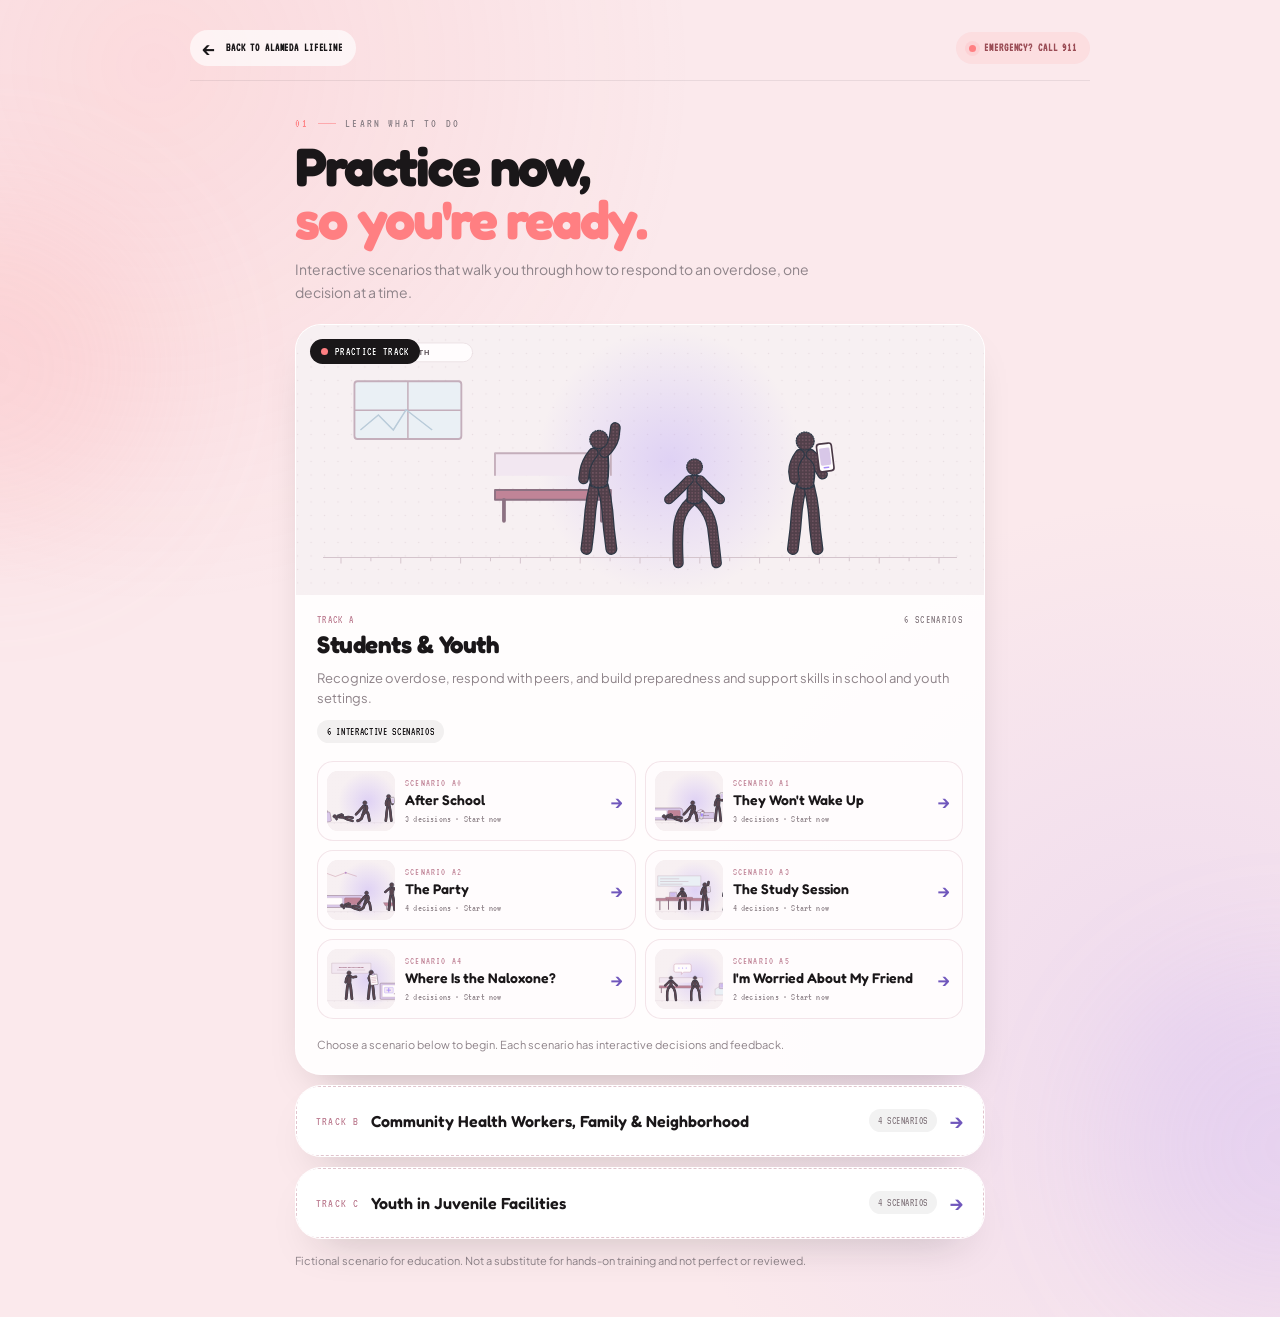
==== commit 34e17f4f: "Update map and scenario content" ====
--- a/scenarios/index.html
+++ b/scenarios/index.html
@@ -51,7 +51,7 @@
 <path d="M 644 198 L 624 226 L 606 224" stroke="#51404A" stroke-width="13"></path>
 <path d="M 656 198 L 660 238" stroke="url(#figure-dots)" stroke-width="12"></path>
 <path d="M 644 198 L 624 226 L 606 224" stroke="url(#figure-dots)" stroke-width="12"></path>
-</g><circle cx="606" cy="222" fill="url(#amber-glow)" r="36"></circle><g transform="translate(606 192) rotate(0) scale(0.36)"><g transform="translate(0 0)"><rect fill="#F59E0B" height="24" rx="2" stroke="#F7F0F2" stroke-width="1.2" width="18" x="-9" y="110"></rect><rect fill="#FBBF24" height="20" opacity="0.6" width="4" x="-5" y="112"></rect><rect fill="#F59E0B" height="7" rx="3" stroke="#F7F0F2" stroke-width="1.2" width="26" x="-13" y="131"></rect></g><rect fill="#E2E8F0" height="54" rx="3" stroke="#F7F0F2" stroke-width="1.4" width="34" x="-17" y="59"></rect><rect fill="#CBD5E1" height="52" width="9" x="7" y="60"></rect><rect fill="#F59E0B" height="24" width="33" x="-16.5" y="77"></rect><rect fill="#D97706" height="4" width="33" x="-16.5" y="77"></rect><path d="M -6 5 C -4 0, 4 0, 6 5 C 7 22, 11 36, 17 44 L 41 44 C 45 44, 47 47, 46 51 C 44 57, 36 57, 29 54 C 22 52, 19 55, 18 60 L -18 60 C -19 55, -22 52, -29 54 C -36 57, -44 57, -46 51 C -47 47, -45 44, -41 44 L -17 44 C -11 36, -7 22, -6 5 Z" fill="#F8FAFC" stroke="#F7F0F2" stroke-linejoin="round" stroke-width="1.4"></path><path d="M 4 6 C 5 22, 8 35, 13 44" fill="none" stroke="#62575D" stroke-linecap="round" stroke-width="1.2"></path><ellipse cx="0" cy="3" fill="#F7F0F2" rx="2.8" ry="1.3"></ellipse></g><text fill="#A78BFA" font-family="ui-monospace, SFMono-Regular, Menlo, Consolas, monospace" font-size="11" font-weight="700" letter-spacing="0.08em" text-anchor="middle" x="606" y="178">NALOXONE</text></g></svg><span class="launch-badge"><i></i> PRACTICE SCENARIO</span></div><div class="launch-copy"><div class="launch-meta"><span>SCENARIO 01</span><span>◷  3 DECISIONS</span></div><h2>They Won't Wake Up</h2><div class="launch-steps"><span>1 · Notice</span><span>2 · Respond</span><span>3 · Stay</span></div><div class="launch-bottom"><p>Early demo · content under<br/>clinical review</p><button id="scenario-start" type="button">Start scenario <span aria-hidden="true">→</span></button></div></div></article><p class="landing-disclaimer">Fictional scenario for education. Not a substitute for hands-on training.</p></section></div></div><button class="scenario-exit" hidden="" id="scenario-exit" type="button"><span aria-hidden="true">←</span> Back to Scenarios</button>
+</g><circle cx="606" cy="222" fill="url(#amber-glow)" r="36"></circle><g transform="translate(606 192) rotate(0) scale(0.36)"><g transform="translate(0 0)"><rect fill="#F59E0B" height="24" rx="2" stroke="#F7F0F2" stroke-width="1.2" width="18" x="-9" y="110"></rect><rect fill="#FBBF24" height="20" opacity="0.6" width="4" x="-5" y="112"></rect><rect fill="#F59E0B" height="7" rx="3" stroke="#F7F0F2" stroke-width="1.2" width="26" x="-13" y="131"></rect></g><rect fill="#E2E8F0" height="54" rx="3" stroke="#F7F0F2" stroke-width="1.4" width="34" x="-17" y="59"></rect><rect fill="#CBD5E1" height="52" width="9" x="7" y="60"></rect><rect fill="#F59E0B" height="24" width="33" x="-16.5" y="77"></rect><rect fill="#D97706" height="4" width="33" x="-16.5" y="77"></rect><path d="M -6 5 C -4 0, 4 0, 6 5 C 7 22, 11 36, 17 44 L 41 44 C 45 44, 47 47, 46 51 C 44 57, 36 57, 29 54 C 22 52, 19 55, 18 60 L -18 60 C -19 55, -22 52, -29 54 C -36 57, -44 57, -46 51 C -47 47, -45 44, -41 44 L -17 44 C -11 36, -7 22, -6 5 Z" fill="#F8FAFC" stroke="#F7F0F2" stroke-linejoin="round" stroke-width="1.4"></path><path d="M 4 6 C 5 22, 8 35, 13 44" fill="none" stroke="#62575D" stroke-linecap="round" stroke-width="1.2"></path><ellipse cx="0" cy="3" fill="#F7F0F2" rx="2.8" ry="1.3"></ellipse></g><text fill="#A78BFA" font-family="ui-monospace, SFMono-Regular, Menlo, Consolas, monospace" font-size="11" font-weight="700" letter-spacing="0.08em" text-anchor="middle" x="606" y="178">NALOXONE</text></g></svg><span class="launch-badge"><i></i> PRACTICE SCENARIO</span></div><div class="launch-copy"><div class="launch-meta"><span>SCENARIO 01</span><span>◷  3 DECISIONS</span></div><h2>They Won't Wake Up</h2><div class="launch-steps"><span>1 · Notice</span><span>2 · Respond</span><span>3 · Stay</span></div><div class="launch-bottom"><p>Early demo · content under<br/>clinical review</p><button id="scenario-start" type="button">Start scenario <span aria-hidden="true">→</span></button></div></div></article><p class="landing-disclaimer">Fictional scenario for education. Not a substitute for hands-on training and not perfect or reviewed.</p></section></div></div><button class="scenario-exit" hidden="" id="scenario-exit" type="button"><span aria-hidden="true">←</span> Back to Scenarios</button>
 <div id="root"><main class="page"><header><div class="header-top"><p class="label">Practice scenario</p><a class="emergency-pill" href="tel:911"><span class="dot"></span>Emergency? Call 911</a></div><h1>They Won't Wake Up</h1><p class="lede">Practice recognizing a possible opioid overdose, giving naloxone, and getting help. This is a fictional scenario for education.</p></header><nav aria-label="Scenario steps" class="steps"><button aria-current="step" class="active"><span class="step-num">1</span><span>Notice</span></button><button class=""><span class="step-num">2</span><span>Respond</span></button><button class=""><span class="step-num">3</span><span>Stay</span></button></nav><section aria-label="Step 1: Notice" class="card"><div class="scene-image"><svg aria-hidden="true" class="scene-svg" viewbox="0 0 920 360" xmlns="http://www.w3.org/2000/svg"><defs><pattern height="18" id="arch-dots" patternunits="userSpaceOnUse" width="18"><circle cx="2" cy="2" fill="#E8DDE1" r="1"></circle></pattern><pattern height="6" id="figure-dots" patternunits="userSpaceOnUse" width="6"><circle cx="1.5" cy="1.5" fill="#B58D9D" opacity="0.5" r="1.1"></circle></pattern><radialgradient cx="50%" cy="50%" id="amber-glow" r="50%"><stop offset="0%" stop-color="#F59E0B" stop-opacity="0.32"></stop><stop offset="100%" stop-color="#F59E0B" stop-opacity="0"></stop></radialgradient></defs><rect fill="#F7F0F2" height="360" width="920"></rect><rect fill="url(#arch-dots)" height="360" width="920"></rect><line stroke="#D4C4CC" stroke-width="1.5" x1="36" x2="884" y1="322" y2="322"></line><g stroke="#D4C4CC" stroke-width="1"><line x1="60" x2="60" y1="322" y2="328"></line><line x1="100" x2="100" y1="322" y2="328"></line><line x1="140" x2="140" y1="322" y2="328"></line><line x1="180" x2="180" y1="322" y2="328"></line><line x1="220" x2="220" y1="322" y2="328"></line><line x1="260" x2="260" y1="322" y2="328"></line><line x1="300" x2="300" y1="322" y2="328"></line><line x1="340" x2="340" y1="322" y2="328"></line><line x1="380" x2="380" y1="322" y2="328"></line><line x1="420" x2="420" y1="322" y2="328"></line><line x1="460" x2="460" y1="322" y2="328"></line><line x1="500" x2="500" y1="322" y2="328"></line><line x1="540" x2="540" y1="322" y2="328"></line><line x1="580" x2="580" y1="322" y2="328"></line><line x1="620" x2="620" y1="322" y2="328"></line><line x1="660" x2="660" y1="322" y2="328"></line><line x1="700" x2="700" y1="322" y2="328"></line><line x1="740" x2="740" y1="322" y2="328"></line><line x1="780" x2="780" y1="322" y2="328"></line><line x1="820" x2="820" y1="322" y2="328"></line><line x1="860" x2="860" y1="322" y2="328"></line><line x1="900" x2="900" y1="322" y2="328"></line></g><g opacity="0.9"><line stroke="#2D3846" stroke-width="2" x1="76" x2="76" y1="322" y2="170"></line><line stroke="#2D3846" stroke-width="1.5" x1="76" x2="94" y1="226" y2="206"></line><line stroke="#2D3846" stroke-width="1.5" x1="76" x2="58" y1="246" y2="226"></line><circle cx="76" cy="146" fill="url(#figure-dots)" r="38" stroke="#2D3846" stroke-dasharray="2 3" stroke-width="1"></circle></g><g class="scene-anim"><g fill="none" stroke-linecap="round" stroke-linejoin="round">
 <path d="M 214 312 L 118 312" stroke="#2D3846" stroke-width="26"></path>
 <path d="M 214 312 L 118 312" stroke="#51404A" stroke-width="22"></path>
@@ -94,7 +94,7 @@
 <path d="M 644 198 L 624 226 L 606 224" stroke="#51404A" stroke-width="13"></path>
 <path d="M 656 198 L 660 238" stroke="url(#figure-dots)" stroke-width="12"></path>
 <path d="M 644 198 L 624 226 L 606 224" stroke="url(#figure-dots)" stroke-width="12"></path>
-</g><circle cx="606" cy="222" fill="url(#amber-glow)" r="36"></circle><g transform="translate(606 192) rotate(0) scale(0.36)"><g transform="translate(0 0)"><rect fill="#F59E0B" height="24" rx="2" stroke="#F7F0F2" stroke-width="1.2" width="18" x="-9" y="110"></rect><rect fill="#FBBF24" height="20" opacity="0.6" width="4" x="-5" y="112"></rect><rect fill="#F59E0B" height="7" rx="3" stroke="#F7F0F2" stroke-width="1.2" width="26" x="-13" y="131"></rect></g><rect fill="#E2E8F0" height="54" rx="3" stroke="#F7F0F2" stroke-width="1.4" width="34" x="-17" y="59"></rect><rect fill="#CBD5E1" height="52" width="9" x="7" y="60"></rect><rect fill="#F59E0B" height="24" width="33" x="-16.5" y="77"></rect><rect fill="#D97706" height="4" width="33" x="-16.5" y="77"></rect><path d="M -6 5 C -4 0, 4 0, 6 5 C 7 22, 11 36, 17 44 L 41 44 C 45 44, 47 47, 46 51 C 44 57, 36 57, 29 54 C 22 52, 19 55, 18 60 L -18 60 C -19 55, -22 52, -29 54 C -36 57, -44 57, -46 51 C -47 47, -45 44, -41 44 L -17 44 C -11 36, -7 22, -6 5 Z" fill="#F8FAFC" stroke="#F7F0F2" stroke-linejoin="round" stroke-width="1.4"></path><path d="M 4 6 C 5 22, 8 35, 13 44" fill="none" stroke="#62575D" stroke-linecap="round" stroke-width="1.2"></path><ellipse cx="0" cy="3" fill="#F7F0F2" rx="2.8" ry="1.3"></ellipse></g><text fill="#F59E0B" font-family="ui-monospace, SFMono-Regular, Menlo, Consolas, monospace" font-size="11" font-weight="700" letter-spacing="0.08em" text-anchor="middle" x="606" y="178">NALOXONE</text></g></svg></div><p class="sr-only">A friend lies unresponsive on the ground. One student kneels beside them with a hand on their shoulder and calls 911 on a phone. Another student stands nearby holding a naloxone nasal spray.</p><div class="card-content"><div class="phase-tag">Step 1 of 3</div><h2>They won't wake up.</h2><p class="scene">After school, your friend is slumped near the courtyard. You shout their name and shake their shoulder, but they don't respond. Their breathing is slow and unusual. Nobody knows what happened.</p><fieldset><legend>What should you do first?</legend><button aria-pressed="false" class="answer"><span class="answer-letter">A</span><span>Assume they're sleeping and give them a few minutes.</span></button><button aria-pressed="false" class="answer"><span class="answer-letter">B</span><span>Treat it as an emergency: call 911 and ask whether anyone nearby has naloxone.</span></button><button aria-pressed="false" class="answer"><span class="answer-letter">C</span><span>Give them water and try to sit them up.</span></button></fieldset></div></section><footer><p>Fictional scenario for education. Not a substitute for hands-on training. Draft: needs review by a clinician or overdose-response trainer before public use.</p><details><summary>Sources and how they were used</summary><ul class="sources"><li><a href="https://www.cdc.gov/stop-overdose/response/index.html" rel="noreferrer" target="_blank">CDC: What to Do If You Think Someone Is Overdosing</a><span> — The overall sequence: naloxone and 911, keep them awake and breathing, lay them on their side, stay until help arrives.</span></li><li><a href="https://www.cdc.gov/stop-overdose/naloxone-faq/" rel="noreferrer" target="_blank">CDC: Naloxone FAQ</a><span> — Naloxone works within 2–3 minutes; wait 2–3 minutes before a second dose.</span></li><li><a href="https://dailymed.nlm.nih.gov/dailymed/fda/fdaDrugXsl.cfm?setid=784a0e98-c2d6-f845-e053-2991aa0ac4b4" rel="noreferrer" target="_blank">FDA label and Instructions for Use: NARCAN Nasal Spray (DailyMed)</a><span> — Device steps: lay on back, tilt head, nozzle in one nostril, press firmly, no priming or testing; recovery position; second dose from a new device in the other nostril.</span></li><li><a href="https://www.cdc.gov/niosh/substance-use/fentanyl-emergency-responders/operating-procedures.html" rel="noreferrer" target="_blank">CDC/NIOSH: Naloxone use in a suspected overdose</a><span> — Naloxone effects are temporary; rescue breathing or CPR if trained.</span></li><li><a href="https://www.health.ny.gov/publications/12028a.pdf" rel="noreferrer" target="_blank">NYS Department of Health: How to Inject Naloxone</a><span> — Checking for a response (shout, shake) and signs such as gurgling sounds and blue or gray lips.</span></li><li><a href="https://health.alamedacountyca.gov/opioid-treatment-and-support/" rel="noreferrer" target="_blank">Alameda County Health: Opioid Treatment and Support</a><span> — Naloxone is free and over the counter; stand boxes; training for the public and youth.</span></li><li><a href="https://health.alamedacountyca.gov/division/first-step/" rel="noreferrer" target="_blank">Alameda County Health: First Step</a><span> — Phone number, hours, and that it is not a crisis line.</span></li><li><a href="https://leginfo.legislature.ca.gov/faces/codes_displaySection.xhtml?lawCode=HSC&amp;sectionNum=11376.5." rel="noreferrer" target="_blank">California Health &amp; Safety Code §11376.5</a><span> — 911 Good Samaritan protection for personal-use possession and being under the influence.</span></li></ul></details></footer></main></div>
-<main aria-labelledby="results-title" hidden="" id="results-panel"><section class="results-card"><div aria-hidden="true" class="results-icon">✓</div><p class="results-eyebrow">Scenario complete</p><h2 id="results-title">You know the steps.</h2><p class="results-intro">A quick review of the three decisions in this scenario.</p><div class="results-review"><div class="results-row"><span class="results-row-number">01</span><span class="results-row-title">Notice</span><span class="results-row-copy">Call 911 and get naloxone</span></div><div class="results-row"><span class="results-row-number">02</span><span class="results-row-title">Respond</span><span class="results-row-copy">Back, head tilted, one nostril, press</span></div><div class="results-row"><span class="results-row-number">03</span><span class="results-row-title">Stay</span><span class="results-row-copy">Side position; second dose if needed</span></div></div><div class="results-actions"><button id="results-restart" type="button">Start over</button><button id="results-all" type="button">All Scenarios</button></div></section><p id="results-footnote">Fictional scenario for education. Not a substitute for hands-on training.</p></main><!-- Scenario content and illustrations are data files; the controller wires up the interaction. -->
+</g><circle cx="606" cy="222" fill="url(#amber-glow)" r="36"></circle><g transform="translate(606 192) rotate(0) scale(0.36)"><g transform="translate(0 0)"><rect fill="#F59E0B" height="24" rx="2" stroke="#F7F0F2" stroke-width="1.2" width="18" x="-9" y="110"></rect><rect fill="#FBBF24" height="20" opacity="0.6" width="4" x="-5" y="112"></rect><rect fill="#F59E0B" height="7" rx="3" stroke="#F7F0F2" stroke-width="1.2" width="26" x="-13" y="131"></rect></g><rect fill="#E2E8F0" height="54" rx="3" stroke="#F7F0F2" stroke-width="1.4" width="34" x="-17" y="59"></rect><rect fill="#CBD5E1" height="52" width="9" x="7" y="60"></rect><rect fill="#F59E0B" height="24" width="33" x="-16.5" y="77"></rect><rect fill="#D97706" height="4" width="33" x="-16.5" y="77"></rect><path d="M -6 5 C -4 0, 4 0, 6 5 C 7 22, 11 36, 17 44 L 41 44 C 45 44, 47 47, 46 51 C 44 57, 36 57, 29 54 C 22 52, 19 55, 18 60 L -18 60 C -19 55, -22 52, -29 54 C -36 57, -44 57, -46 51 C -47 47, -45 44, -41 44 L -17 44 C -11 36, -7 22, -6 5 Z" fill="#F8FAFC" stroke="#F7F0F2" stroke-linejoin="round" stroke-width="1.4"></path><path d="M 4 6 C 5 22, 8 35, 13 44" fill="none" stroke="#62575D" stroke-linecap="round" stroke-width="1.2"></path><ellipse cx="0" cy="3" fill="#F7F0F2" rx="2.8" ry="1.3"></ellipse></g><text fill="#F59E0B" font-family="ui-monospace, SFMono-Regular, Menlo, Consolas, monospace" font-size="11" font-weight="700" letter-spacing="0.08em" text-anchor="middle" x="606" y="178">NALOXONE</text></g></svg></div><p class="sr-only">A friend lies unresponsive on the ground. One student kneels beside them with a hand on their shoulder and calls 911 on a phone. Another student stands nearby holding a naloxone nasal spray.</p><div class="card-content"><div class="phase-tag">Step 1 of 3</div><h2>They won't wake up.</h2><p class="scene">After school, your friend is slumped near the courtyard. You shout their name and shake their shoulder, but they don't respond. Their breathing is slow and unusual. Nobody knows what happened.</p><fieldset><legend>What should you do first?</legend><button aria-pressed="false" class="answer"><span class="answer-letter">A</span><span>Assume they're sleeping and give them a few minutes.</span></button><button aria-pressed="false" class="answer"><span class="answer-letter">B</span><span>Treat it as an emergency: call 911 and ask whether anyone nearby has naloxone.</span></button><button aria-pressed="false" class="answer"><span class="answer-letter">C</span><span>Give them water and try to sit them up.</span></button></fieldset></div></section><footer><p>Fictional scenario for education. Not a substitute for hands-on training and not perfect or reviewed.</p><details><summary>Sources and how they were used</summary><ul class="sources"><li><a href="https://www.cdc.gov/stop-overdose/response/index.html" rel="noreferrer" target="_blank">CDC: What to Do If You Think Someone Is Overdosing</a><span> — The overall sequence: naloxone and 911, keep them awake and breathing, lay them on their side, stay until help arrives.</span></li><li><a href="https://www.cdc.gov/stop-overdose/naloxone-faq/" rel="noreferrer" target="_blank">CDC: Naloxone FAQ</a><span> — Naloxone works within 2–3 minutes; wait 2–3 minutes before a second dose.</span></li><li><a href="https://dailymed.nlm.nih.gov/dailymed/fda/fdaDrugXsl.cfm?setid=784a0e98-c2d6-f845-e053-2991aa0ac4b4" rel="noreferrer" target="_blank">FDA label and Instructions for Use: NARCAN Nasal Spray (DailyMed)</a><span> — Device steps: lay on back, tilt head, nozzle in one nostril, press firmly, no priming or testing; recovery position; second dose from a new device in the other nostril.</span></li><li><a href="https://www.cdc.gov/niosh/substance-use/fentanyl-emergency-responders/operating-procedures.html" rel="noreferrer" target="_blank">CDC/NIOSH: Naloxone use in a suspected overdose</a><span> — Naloxone effects are temporary; rescue breathing or CPR if trained.</span></li><li><a href="https://www.health.ny.gov/publications/12028a.pdf" rel="noreferrer" target="_blank">NYS Department of Health: How to Inject Naloxone</a><span> — Checking for a response (shout, shake) and signs such as gurgling sounds and blue or gray lips.</span></li><li><a href="https://health.alamedacountyca.gov/opioid-treatment-and-support/" rel="noreferrer" target="_blank">Alameda County Health: Opioid Treatment and Support</a><span> — Naloxone is free and over the counter; stand boxes; training for the public and youth.</span></li><li><a href="https://health.alamedacountyca.gov/division/first-step/" rel="noreferrer" target="_blank">Alameda County Health: First Step</a><span> — Phone number, hours, and that it is not a crisis line.</span></li><li><a href="https://leginfo.legislature.ca.gov/faces/codes_displaySection.xhtml?lawCode=HSC&amp;sectionNum=11376.5." rel="noreferrer" target="_blank">California Health &amp; Safety Code §11376.5</a><span> — 911 Good Samaritan protection for personal-use possession and being under the influence.</span></li></ul></details></footer></main></div>
+<main aria-labelledby="results-title" hidden="" id="results-panel"><section class="results-card"><div aria-hidden="true" class="results-icon">✓</div><p class="results-eyebrow">Scenario complete</p><h2 id="results-title">You know the steps.</h2><p class="results-intro">A quick review of the three decisions in this scenario.</p><div class="results-review"><div class="results-row"><span class="results-row-number">01</span><span class="results-row-title">Notice</span><span class="results-row-copy">Call 911 and get naloxone</span></div><div class="results-row"><span class="results-row-number">02</span><span class="results-row-title">Respond</span><span class="results-row-copy">Back, head tilted, one nostril, press</span></div><div class="results-row"><span class="results-row-number">03</span><span class="results-row-title">Stay</span><span class="results-row-copy">Side position; second dose if needed</span></div></div><div class="results-actions"><button id="results-restart" type="button">Start over</button><button id="results-all" type="button">All Scenarios</button></div></section><p id="results-footnote">Fictional scenario for education. Not a substitute for hands-on training and not perfect or reviewed.</p></main><!-- Scenario content and illustrations are data files; the controller wires up the interaction. -->
 <script src="./assets/js/scenario-data.js"></script><script src="./assets/js/illustrations.js"></script><script src="./assets/js/exit-handler.js"></script><script src="./assets/js/scenario-controller.js"></script><!-- React entry point for the standalone scenario practice page. -->
 <script src="./assets/js/app/ScenarioApp.js" type="module"></script></body></html>
